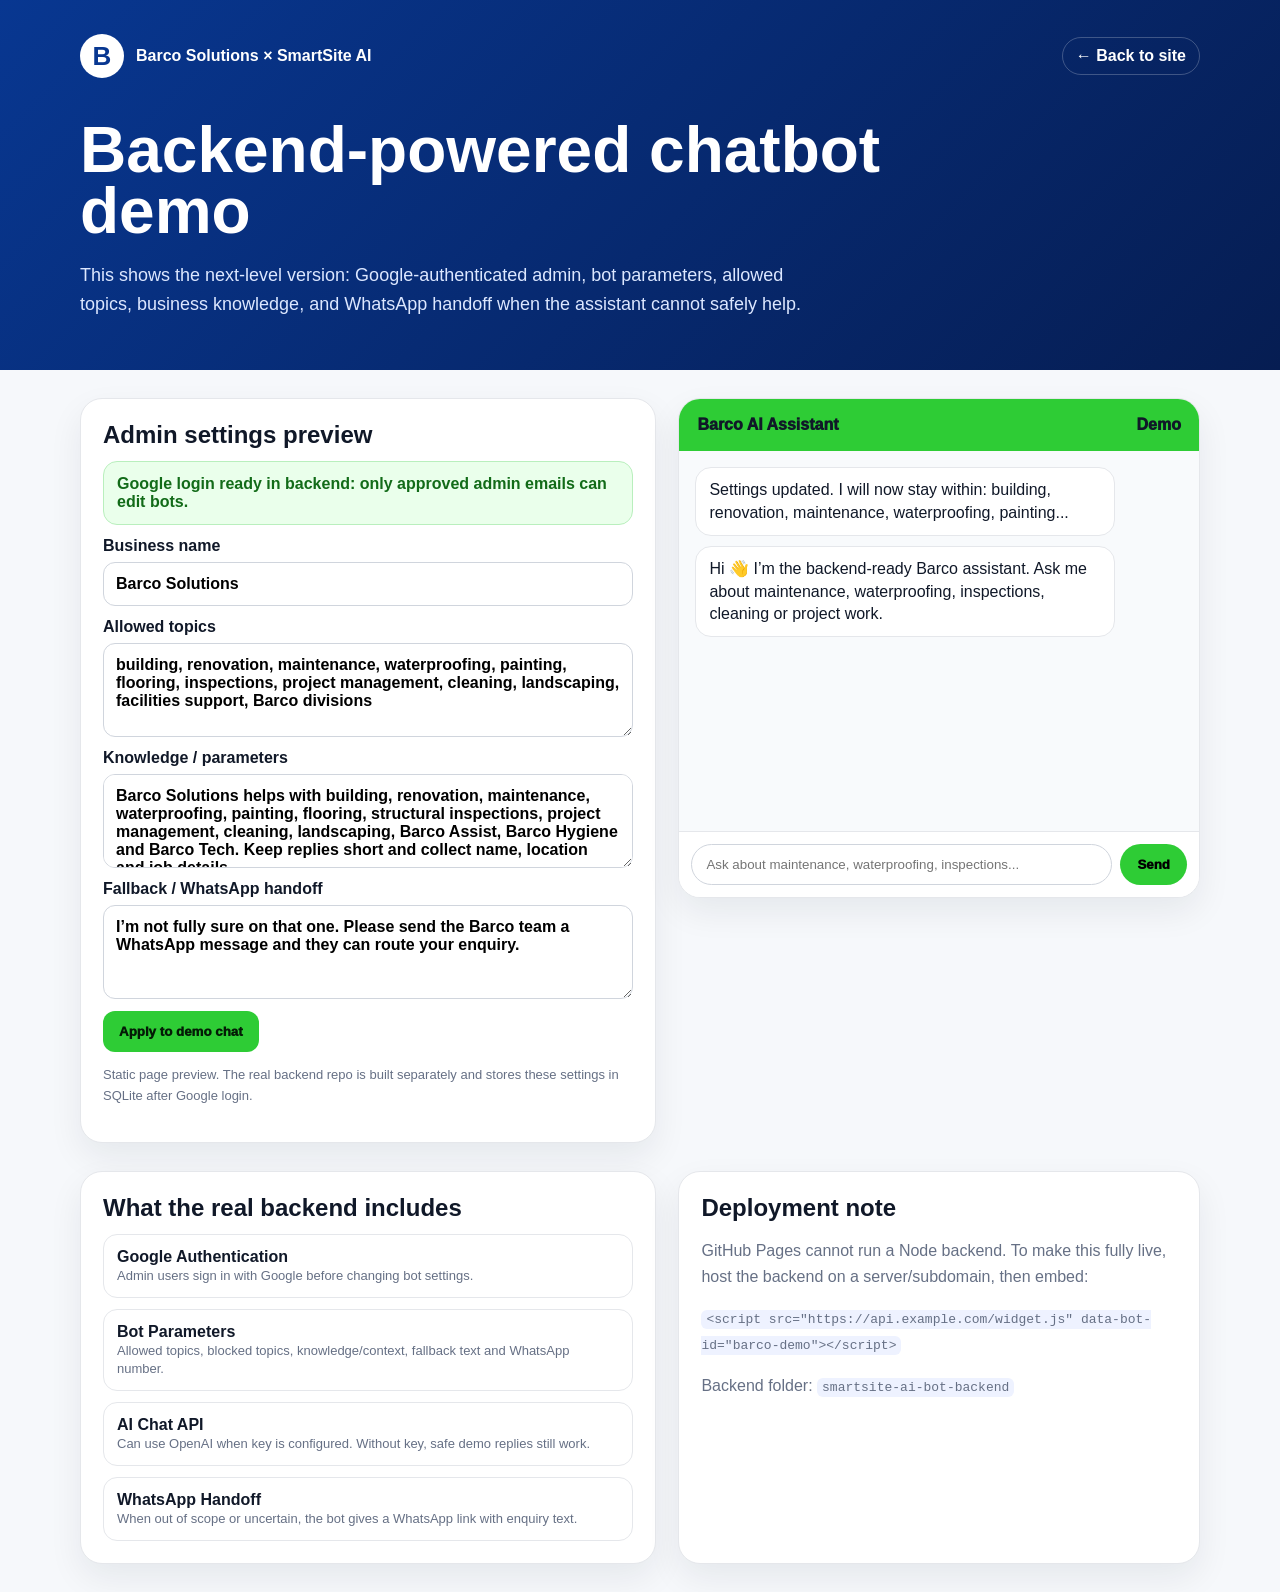
==== backend-ai.html @ fca56c23 "Add backend AI chatbot demo page" ====
<!doctype html>
<html lang="en">
<head>
  <meta charset="utf-8" />
  <meta name="viewport" content="width=device-width, initial-scale=1" />
  <title>Barco AI Backend Demo | SmartSite SA</title>
  <style>
    :root{--green:#2ecc35;--blue:#083791;--dark:#101828;--muted:#667085;--line:#e5e7eb;--bg:#f6f8fb}*{box-sizing:border-box}body{margin:0;font-family:Inter,Arial,sans-serif;background:var(--bg);color:var(--dark)}header{background:linear-gradient(135deg,var(--blue),#061d52);color:#fff;padding:34px 20px}.wrap{max-width:1120px;margin:0 auto}.top{display:flex;justify-content:space-between;gap:18px;align-items:center}.brand{display:flex;gap:12px;align-items:center;font-weight:900}.logo{width:44px;height:44px;border-radius:50%;background:#fff;color:var(--blue);display:grid;place-items:center;font-size:26px}.pill{border:1px solid #ffffff3a;border-radius:999px;padding:9px 13px;color:#fff;text-decoration:none;font-weight:800}h1{font-size:clamp(34px,5vw,64px);line-height:.96;margin:42px 0 12px;max-width:860px}p{color:var(--muted);line-height:1.6}.hero p{color:#dce7ff;max-width:760px;font-size:18px}.grid{display:grid;grid-template-columns:1.05fr .95fr;gap:22px;margin:28px auto}.card{background:#fff;border:1px solid var(--line);border-radius:22px;padding:22px;box-shadow:0 14px 34px #10182812}.card h2{margin:0 0 12px}.status{display:flex;gap:10px;align-items:center;background:#fff8df;border:1px solid #ecd878;border-radius:14px;padding:13px;color:#5c4b00;font-weight:700}.ok{background:#eaffeb;border-color:#b9efbd;color:#126b18}.admin label{display:grid;gap:7px;font-weight:900;margin:12px 0}.admin input,.admin textarea{width:100%;border:1px solid #d0d5dd;border-radius:12px;padding:12px;font:inherit}.admin textarea{min-height:94px}.btn{border:0;border-radius:12px;background:var(--green);color:#041b06;font-weight:950;padding:13px 16px;cursor:pointer;text-decoration:none;display:inline-block}.btn.blue{background:var(--blue);color:#fff}.chat{height:500px;display:flex;flex-direction:column;overflow:hidden;padding:0}.chatHead{background:var(--green);padding:17px 18px;font-weight:950;display:flex;justify-content:space-between}.chatBody{padding:16px;display:grid;gap:10px;overflow:auto;align-content:start;flex:1;background:#f8fafc}.msg{max-width:86%;padding:11px 13px;border-radius:16px;background:#fff;border:1px solid var(--line);line-height:1.4}.msg.user{justify-self:end;background:var(--blue);color:#fff}.chatInput{display:flex;gap:8px;border-top:1px solid var(--line);padding:12px;background:#fff}.chatInput input{flex:1;border:1px solid #d0d5dd;border-radius:999px;padding:12px 14px}.chatInput button{border:0;border-radius:999px;background:var(--green);font-weight:950;padding:0 17px}.chips{display:flex;flex-wrap:wrap;gap:8px}.chips button{border:1px solid #d0d5dd;background:#fff;border-radius:999px;padding:9px 11px;font-weight:800}.list{display:grid;gap:11px}.list div{padding:13px;border:1px solid var(--line);border-radius:14px;background:#fff}.small{font-size:13px;color:var(--muted)}code{background:#eef2ff;padding:2px 5px;border-radius:6px}@media(max-width:850px){.grid{grid-template-columns:1fr}.top{align-items:flex-start;flex-direction:column}.chat{height:460px}}
  </style>
</head>
<body>
  <header>
    <div class="wrap hero">
      <div class="top"><div class="brand"><div class="logo">B</div><span>Barco Solutions × SmartSite AI</span></div><a class="pill" href="./">← Back to site</a></div>
      <h1>Backend-powered chatbot demo</h1>
      <p>This shows the next-level version: Google-authenticated admin, bot parameters, allowed topics, business knowledge, and WhatsApp handoff when the assistant cannot safely help.</p>
    </div>
  </header>

  <main class="wrap">
    <div class="grid">
      <section class="card admin">
        <h2>Admin settings preview</h2>
        <div class="status ok">Google login ready in backend: only approved admin emails can edit bots.</div>
        <label>Business name <input id="business" value="Barco Solutions"></label>
        <label>Allowed topics <textarea id="topics">building, renovation, maintenance, waterproofing, painting, flooring, inspections, project management, cleaning, landscaping, facilities support, Barco divisions</textarea></label>
        <label>Knowledge / parameters <textarea id="knowledge">Barco Solutions helps with building, renovation, maintenance, waterproofing, painting, flooring, structural inspections, project management, cleaning, landscaping, Barco Assist, Barco Hygiene and Barco Tech. Keep replies short and collect name, location and job details.</textarea></label>
        <label>Fallback / WhatsApp handoff <textarea id="fallback">I’m not fully sure on that one. Please send the Barco team a WhatsApp message and they can route your enquiry.</textarea></label>
        <button class="btn" id="save">Apply to demo chat</button>
        <p class="small">Static page preview. The real backend repo is built separately and stores these settings in SQLite after Google login.</p>
      </section>

      <section class="card chat">
        <div class="chatHead"><span>Barco AI Assistant</span><span>Demo</span></div>
        <div class="chatBody" id="chatBody"></div>
        <div class="chatInput"><input id="chatInput" placeholder="Ask about maintenance, waterproofing, inspections..."><button id="send">Send</button></div>
      </section>
    </div>

    <div class="grid">
      <section class="card">
        <h2>What the real backend includes</h2>
        <div class="list">
          <div><b>Google Authentication</b><br><span class="small">Admin users sign in with Google before changing bot settings.</span></div>
          <div><b>Bot Parameters</b><br><span class="small">Allowed topics, blocked topics, knowledge/context, fallback text and WhatsApp number.</span></div>
          <div><b>AI Chat API</b><br><span class="small">Can use OpenAI when key is configured. Without key, safe demo replies still work.</span></div>
          <div><b>WhatsApp Handoff</b><br><span class="small">When out of scope or uncertain, the bot gives a WhatsApp link with enquiry text.</span></div>
        </div>
      </section>
      <section class="card">
        <h2>Deployment note</h2>
        <p>GitHub Pages cannot run a Node backend. To make this fully live, host the backend on a server/subdomain, then embed:</p>
        <p><code>&lt;script src="https://api.example.com/widget.js" data-bot-id="barco-demo"&gt;&lt;/script&gt;</code></p>
        <p>Backend folder: <code>smartsite-ai-bot-backend</code></p>
      </section>
    </div>
  </main>

  <script>
    const body=document.getElementById('chatBody'), input=document.getElementById('chatInput');
    const settings={business:'Barco Solutions',topics:'',knowledge:'',fallback:''};
    function esc(v){return String(v).replace(/[&<>]/g,m=>({'&':'&amp;','<':'&lt;','>':'&gt;'}[m]))}
    function add(type,text){body.insertAdjacentHTML('beforeend',`<div class="msg ${type}">${esc(text)}</div>`);body.scrollTop=body.scrollHeight}
    function apply(){settings.business=business.value;settings.topics=topics.value.toLowerCase();settings.knowledge=knowledge.value;settings.fallback=fallback.value;add('',`Settings updated. I will now stay within: ${topics.value.split(',').slice(0,5).join(', ')}...`)}
    function reply(q){const t=q.toLowerCase();const allowed=settings.topics.split(',').map(x=>x.trim()).filter(Boolean);const ok=allowed.some(x=>x && t.includes(x.split(' ')[0])) || /barco|help|quote|service|property|building|maintenance|waterproof|paint|clean|inspect|floor|project/.test(t);if(!ok){add('',settings.fallback + ' WhatsApp handoff: https://wa.me/?text=' + encodeURIComponent('Hi Barco Solutions, I need help with: '+q));return}add('',`Yes — I can help with that. ${settings.business} can route enquiries around property services and facilities work. Please send your name, location, and a short description. If you want, I can prepare this for WhatsApp.`)}
    document.getElementById('save').onclick=apply;document.getElementById('send').onclick=()=>{const q=input.value.trim();if(!q)return;input.value='';add('user',q);setTimeout(()=>reply(q),350)};input.onkeydown=e=>{if(e.key==='Enter')send.click()};
    apply();add('',`Hi 👋 I’m the backend-ready Barco assistant. Ask me about maintenance, waterproofing, inspections, cleaning or project work.`)
  </script>
</body>
</html>
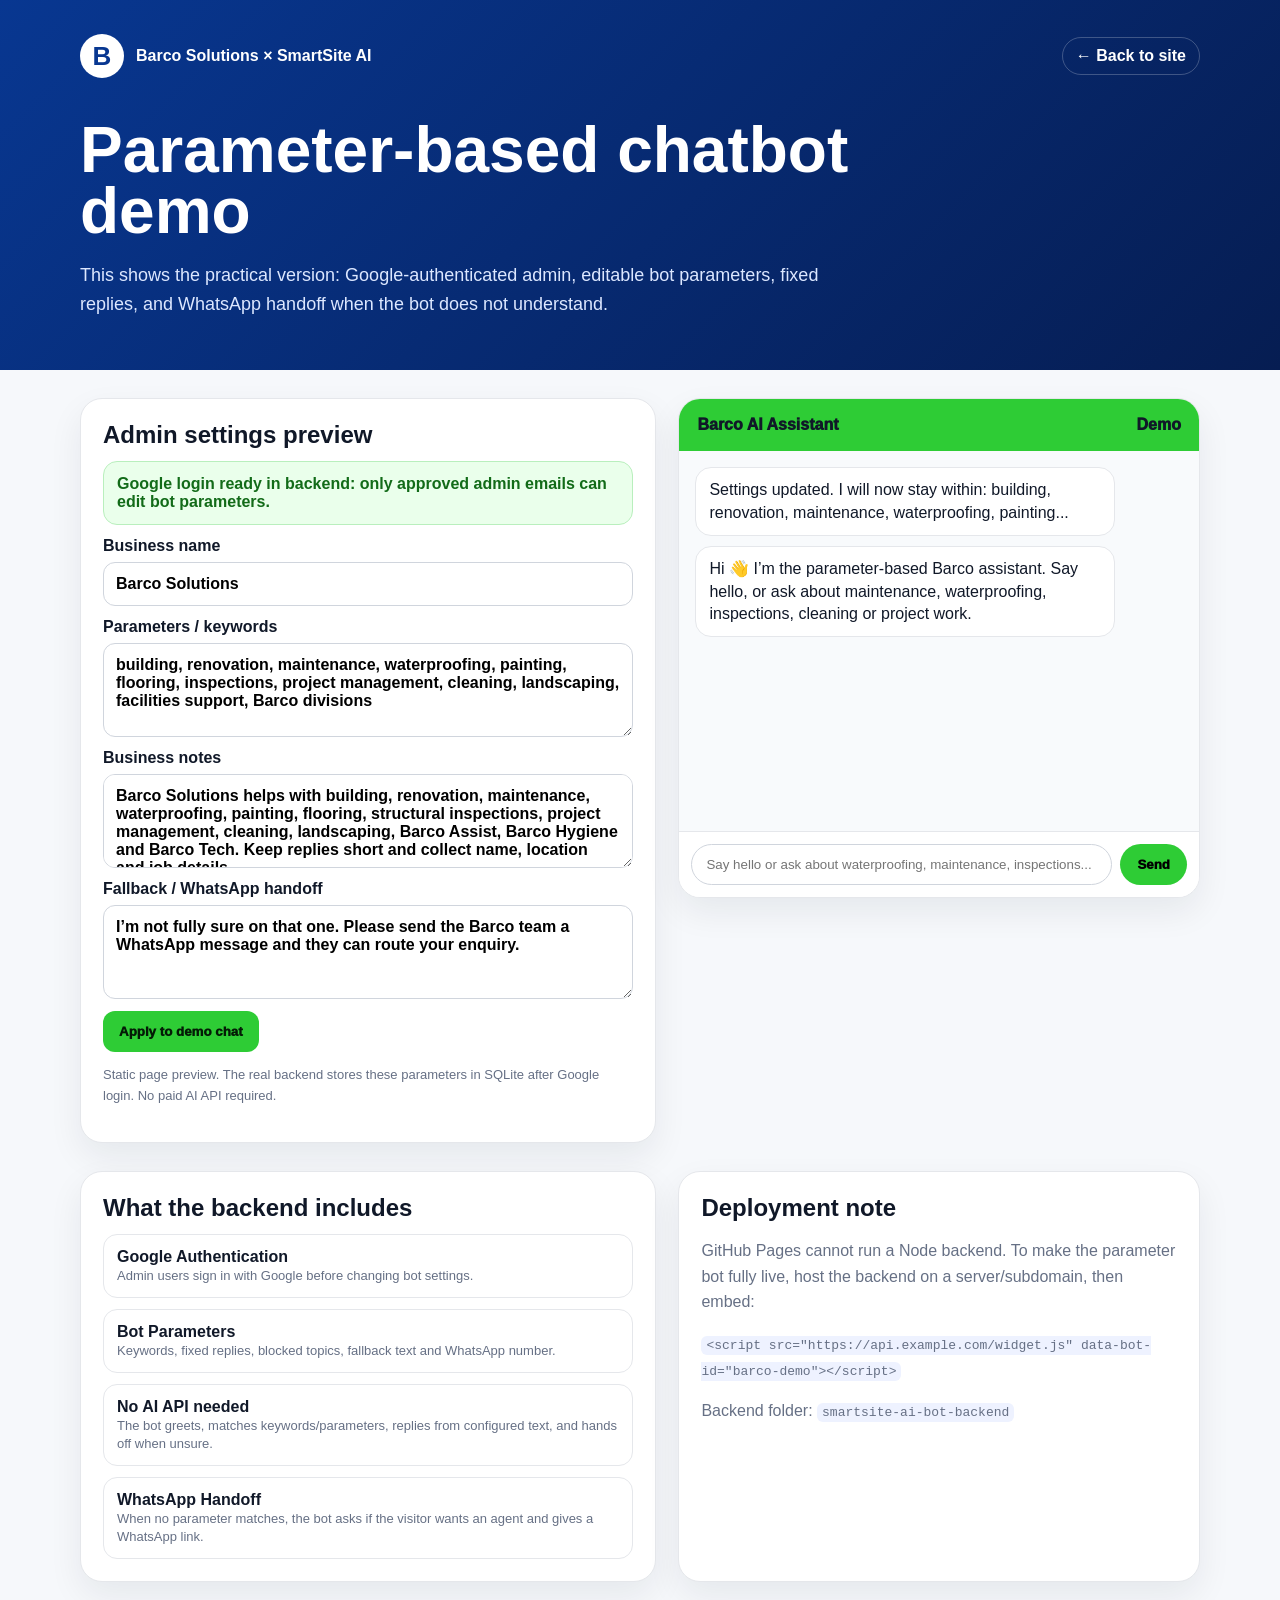
==== commit 5019b721: "Clarify backend demo as parameter-based bot" ====
--- a/backend-ai.html
+++ b/backend-ai.html
@@ -12,8 +12,8 @@
   <header>
     <div class="wrap hero">
       <div class="top"><div class="brand"><div class="logo">B</div><span>Barco Solutions × SmartSite AI</span></div><a class="pill" href="./">← Back to site</a></div>
-      <h1>Backend-powered chatbot demo</h1>
-      <p>This shows the next-level version: Google-authenticated admin, bot parameters, allowed topics, business knowledge, and WhatsApp handoff when the assistant cannot safely help.</p>
+      <h1>Parameter-based chatbot demo</h1>
+      <p>This shows the practical version: Google-authenticated admin, editable bot parameters, fixed replies, and WhatsApp handoff when the bot does not understand.</p>
     </div>
   </header>
 
@@ -21,35 +21,35 @@
     <div class="grid">
       <section class="card admin">
         <h2>Admin settings preview</h2>
-        <div class="status ok">Google login ready in backend: only approved admin emails can edit bots.</div>
+        <div class="status ok">Google login ready in backend: only approved admin emails can edit bot parameters.</div>
         <label>Business name <input id="business" value="Barco Solutions"></label>
-        <label>Allowed topics <textarea id="topics">building, renovation, maintenance, waterproofing, painting, flooring, inspections, project management, cleaning, landscaping, facilities support, Barco divisions</textarea></label>
-        <label>Knowledge / parameters <textarea id="knowledge">Barco Solutions helps with building, renovation, maintenance, waterproofing, painting, flooring, structural inspections, project management, cleaning, landscaping, Barco Assist, Barco Hygiene and Barco Tech. Keep replies short and collect name, location and job details.</textarea></label>
+        <label>Parameters / keywords <textarea id="topics">building, renovation, maintenance, waterproofing, painting, flooring, inspections, project management, cleaning, landscaping, facilities support, Barco divisions</textarea></label>
+        <label>Business notes <textarea id="knowledge">Barco Solutions helps with building, renovation, maintenance, waterproofing, painting, flooring, structural inspections, project management, cleaning, landscaping, Barco Assist, Barco Hygiene and Barco Tech. Keep replies short and collect name, location and job details.</textarea></label>
         <label>Fallback / WhatsApp handoff <textarea id="fallback">I’m not fully sure on that one. Please send the Barco team a WhatsApp message and they can route your enquiry.</textarea></label>
         <button class="btn" id="save">Apply to demo chat</button>
-        <p class="small">Static page preview. The real backend repo is built separately and stores these settings in SQLite after Google login.</p>
+        <p class="small">Static page preview. The real backend stores these parameters in SQLite after Google login. No paid AI API required.</p>
       </section>
 
       <section class="card chat">
         <div class="chatHead"><span>Barco AI Assistant</span><span>Demo</span></div>
         <div class="chatBody" id="chatBody"></div>
-        <div class="chatInput"><input id="chatInput" placeholder="Ask about maintenance, waterproofing, inspections..."><button id="send">Send</button></div>
+        <div class="chatInput"><input id="chatInput" placeholder="Say hello or ask about waterproofing, maintenance, inspections..."><button id="send">Send</button></div>
       </section>
     </div>
 
     <div class="grid">
       <section class="card">
-        <h2>What the real backend includes</h2>
+        <h2>What the backend includes</h2>
         <div class="list">
           <div><b>Google Authentication</b><br><span class="small">Admin users sign in with Google before changing bot settings.</span></div>
-          <div><b>Bot Parameters</b><br><span class="small">Allowed topics, blocked topics, knowledge/context, fallback text and WhatsApp number.</span></div>
-          <div><b>AI Chat API</b><br><span class="small">Can use OpenAI when key is configured. Without key, safe demo replies still work.</span></div>
-          <div><b>WhatsApp Handoff</b><br><span class="small">When out of scope or uncertain, the bot gives a WhatsApp link with enquiry text.</span></div>
+          <div><b>Bot Parameters</b><br><span class="small">Keywords, fixed replies, blocked topics, fallback text and WhatsApp number.</span></div>
+          <div><b>No AI API needed</b><br><span class="small">The bot greets, matches keywords/parameters, replies from configured text, and hands off when unsure.</span></div>
+          <div><b>WhatsApp Handoff</b><br><span class="small">When no parameter matches, the bot asks if the visitor wants an agent and gives a WhatsApp link.</span></div>
         </div>
       </section>
       <section class="card">
         <h2>Deployment note</h2>
-        <p>GitHub Pages cannot run a Node backend. To make this fully live, host the backend on a server/subdomain, then embed:</p>
+        <p>GitHub Pages cannot run a Node backend. To make the parameter bot fully live, host the backend on a server/subdomain, then embed:</p>
         <p><code>&lt;script src="https://api.example.com/widget.js" data-bot-id="barco-demo"&gt;&lt;/script&gt;</code></p>
         <p>Backend folder: <code>smartsite-ai-bot-backend</code></p>
       </section>
@@ -62,9 +62,9 @@
     function esc(v){return String(v).replace(/[&<>]/g,m=>({'&':'&amp;','<':'&lt;','>':'&gt;'}[m]))}
     function add(type,text){body.insertAdjacentHTML('beforeend',`<div class="msg ${type}">${esc(text)}</div>`);body.scrollTop=body.scrollHeight}
     function apply(){settings.business=business.value;settings.topics=topics.value.toLowerCase();settings.knowledge=knowledge.value;settings.fallback=fallback.value;add('',`Settings updated. I will now stay within: ${topics.value.split(',').slice(0,5).join(', ')}...`)}
-    function reply(q){const t=q.toLowerCase();const allowed=settings.topics.split(',').map(x=>x.trim()).filter(Boolean);const ok=allowed.some(x=>x && t.includes(x.split(' ')[0])) || /barco|help|quote|service|property|building|maintenance|waterproof|paint|clean|inspect|floor|project/.test(t);if(!ok){add('',settings.fallback + ' WhatsApp handoff: https://wa.me/?text=' + encodeURIComponent('Hi Barco Solutions, I need help with: '+q));return}add('',`Yes — I can help with that. ${settings.business} can route enquiries around property services and facilities work. Please send your name, location, and a short description. If you want, I can prepare this for WhatsApp.`)}
+    function reply(q){const t=q.toLowerCase().trim();if(/^(hi|hello|hey|good morning|good afternoon|good evening)/.test(t)){add('',`Hello 👋 How can I assist you with ${settings.business}?`);return}const allowed=settings.topics.split(',').map(x=>x.trim()).filter(Boolean);const match=allowed.find(x=>x && t.includes(x.split(' ')[0].toLowerCase()));if(!match){add('',settings.fallback + ' WhatsApp handoff: https://wa.me/?text=' + encodeURIComponent('Hi Barco Solutions, I need help with: '+q));return}add('',`Yes, we can help with ${match}. Please send your name, location and a short description so the team can follow up.`)}
     document.getElementById('save').onclick=apply;document.getElementById('send').onclick=()=>{const q=input.value.trim();if(!q)return;input.value='';add('user',q);setTimeout(()=>reply(q),350)};input.onkeydown=e=>{if(e.key==='Enter')send.click()};
-    apply();add('',`Hi 👋 I’m the backend-ready Barco assistant. Ask me about maintenance, waterproofing, inspections, cleaning or project work.`)
+    apply();add('',`Hi 👋 I’m the parameter-based Barco assistant. Say hello, or ask about maintenance, waterproofing, inspections, cleaning or project work.`)
   </script>
 </body>
 </html>
